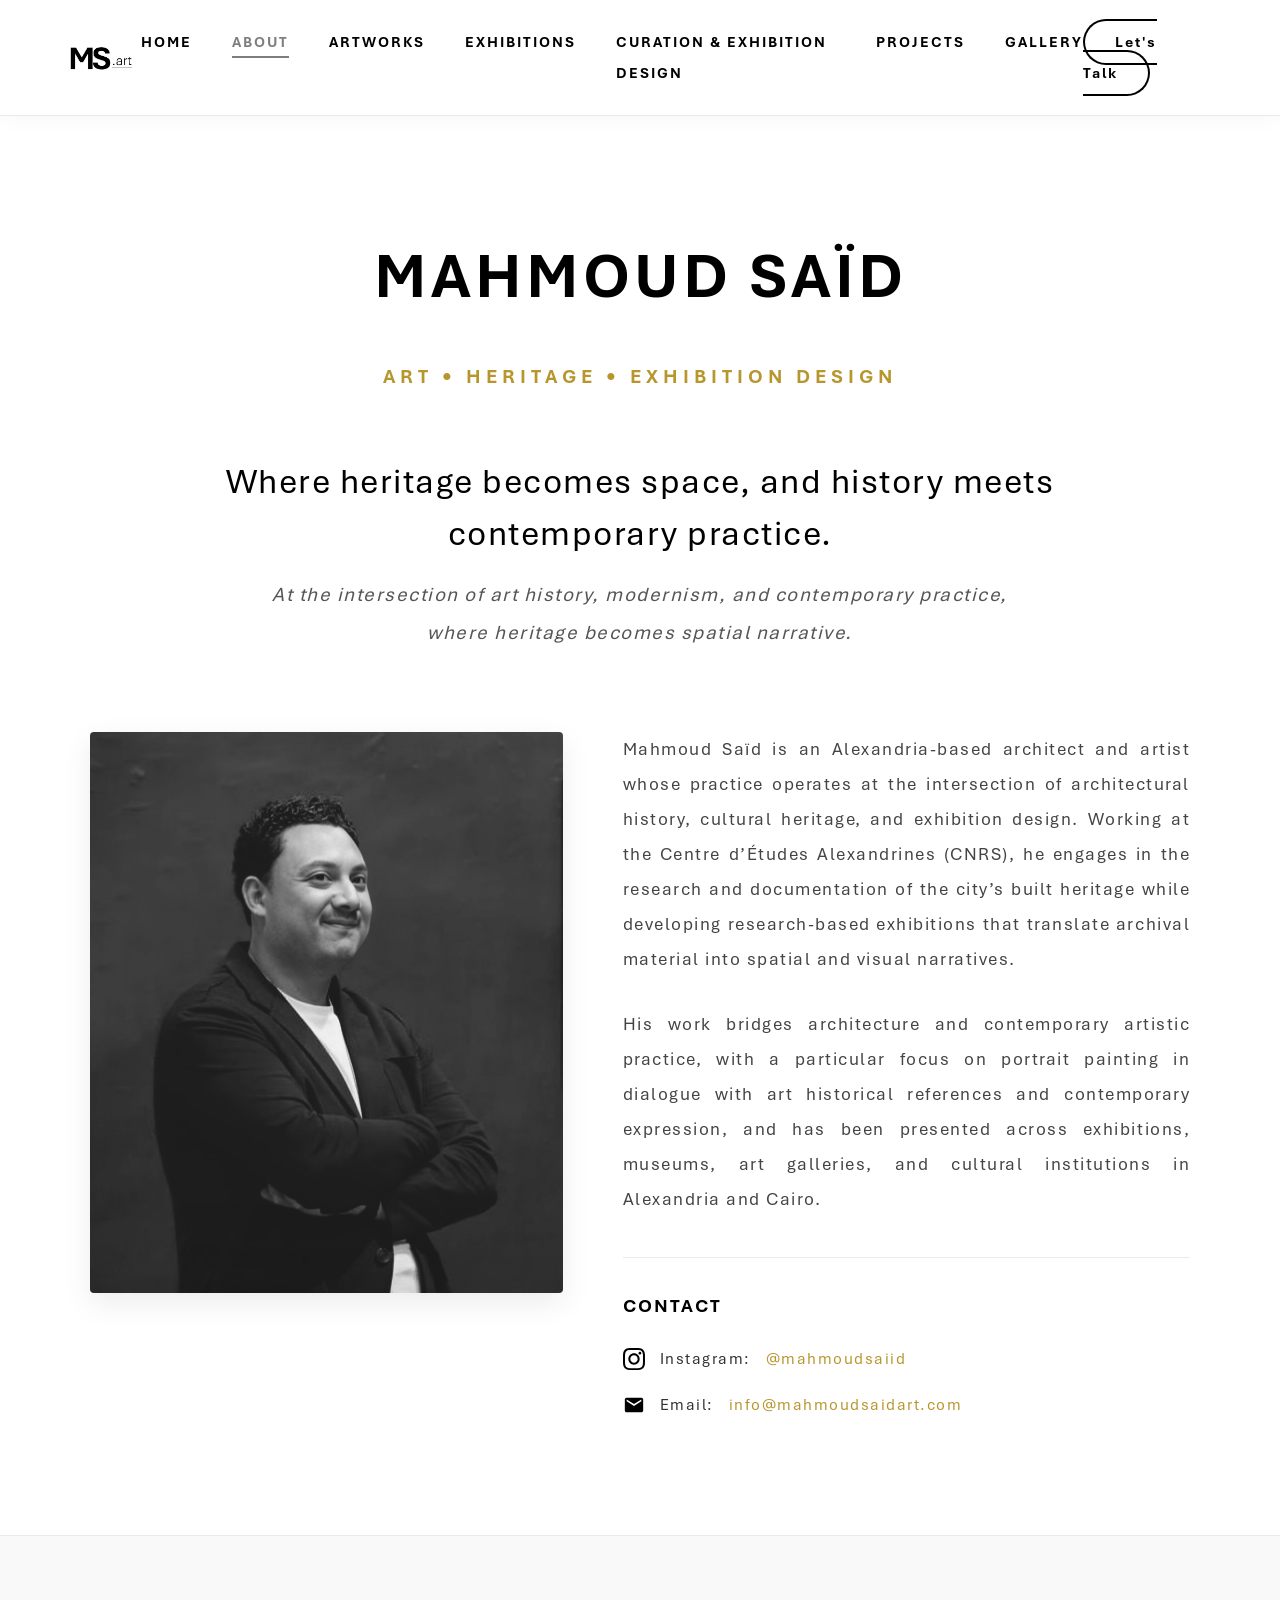
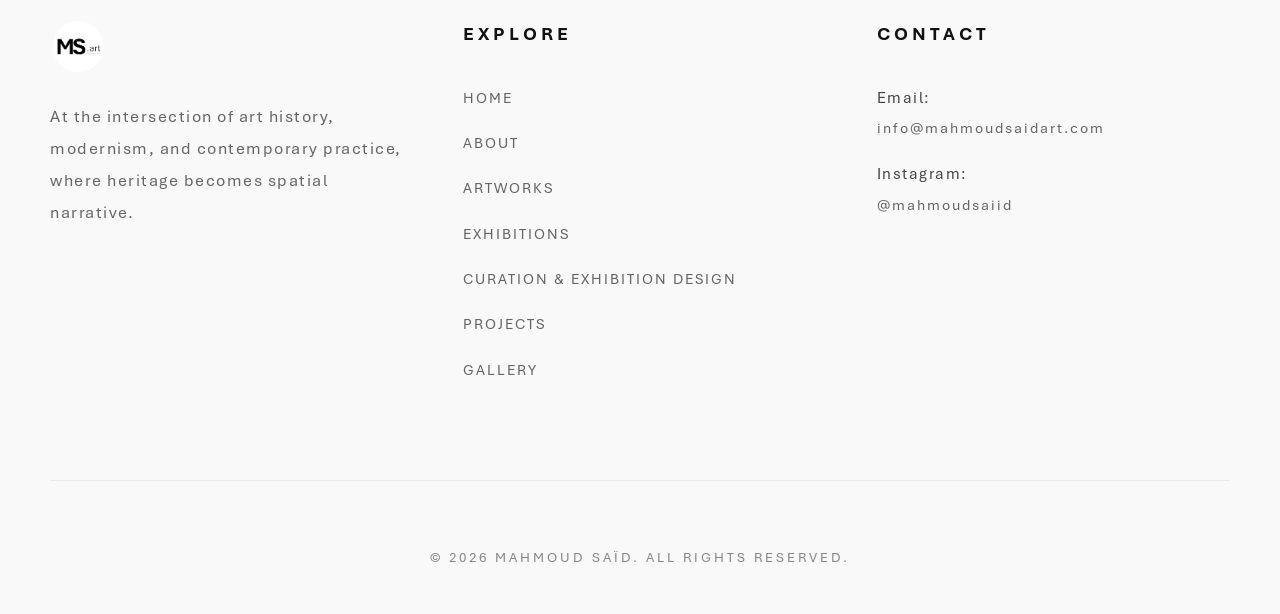
==== about.html @ f02c5bb7 "Initial commit" ====
<!DOCTYPE html>
<html lang="en">
<head>
    <meta charset="UTF-8">
    <meta name="viewport" content="width=device-width, initial-scale=1.0">
    <title>About | Mahmoud Saïd Art</title>
    
    <style>
        @font-face { font-family: 'Aptos'; src: url('assets/Aptos.ttf') format('truetype'); font-weight: normal; }
        @font-face { font-family: 'Aptos'; src: url('assets/Aptos-Bold.ttf') format('truetype'); font-weight: bold; }

        body { margin: 0; padding: 0; background-color: #ffffff; color: #333333; font-family: 'Aptos', sans-serif; letter-spacing: 1.5px; line-height: 1.9; }

        .main-header { position: sticky; top: 0; width: 100%; display: flex; justify-content: space-between; align-items: center; padding: 15px 60px; box-sizing: border-box; z-index: 1000; background-color: #ffffff; border-bottom: 1px solid #eaeaea; box-shadow: 0 4px 20px rgba(0,0,0,0.03); }
        .logo img { max-height: 85px; width: auto; display: block; transition: transform 0.3s ease; }
        .logo img:hover { transform: scale(1.02); }
        .main-nav ul { list-style: none; display: flex; gap: 40px; margin: 0; padding: 0; }
        .main-nav a { color: #000000; text-decoration: none; font-size: 0.95rem; font-weight: bold; text-transform: uppercase; letter-spacing: 2px; transition: opacity 0.3s ease; }
        .main-nav a:hover, .main-nav a.active { opacity: 0.5; border-bottom: 2px solid #000000; padding-bottom: 5px; }
        .btn-talk { border: 2px solid #000000; padding: 12px 30px; border-radius: 40px; color: #000000; text-decoration: none; font-size: 0.95rem; font-weight: bold; letter-spacing: 2px; transition: all 0.3s ease; }
        .btn-talk:hover { background-color: #000000; color: #ffffff; }

        /* Page specific styling */
        .about-container { max-width: 1100px; margin: 100px auto; padding: 0 20px; }
        .about-header { text-align: center; margin-bottom: 60px; }
        .about-title { color: #000000; font-size: 4rem; font-weight: bold; margin: 0 0 10px 0; letter-spacing: 4px; text-transform: uppercase; }
        .about-subtitle { font-size: 1.25rem; text-transform: uppercase; letter-spacing: 5px; color: #b8962e; font-weight: bold; }
        .about-quotes { text-align: center; margin-bottom: 80px; padding: 0 20px; }
        .about-quotes h2 { font-size: 2.2rem; font-weight: normal; margin-bottom: 15px; line-height: 1.5; color: #000000; letter-spacing: 1.5px; }
        .about-quotes p { font-size: 1.25rem; color: #555555; max-width: 800px; margin: 0 auto; font-style: italic; }
        .about-content-wrapper { display: flex; align-items: flex-start; gap: 60px; }
        .about-image { flex: 1; }
        .about-image img { width: 100%; height: auto; display: block; border-radius: 4px; box-shadow: 0 10px 30px rgba(0,0,0,0.08); transition: transform 0.5s ease;}
        .about-image img:hover { transform: translateY(-10px); }
        .about-text-block { flex: 1.2; }
        .about-text-block p { color: #444444; font-size: 1.15rem; margin-top: 0; margin-bottom: 30px; text-align: justify; }

        .about-contact { margin-top: 40px; padding-top: 30px; border-top: 1px solid #eaeaea; }
        .about-contact h4 { color: #000000; margin: 0 0 20px 0; font-size: 1.2rem; text-transform: uppercase; letter-spacing: 2px; }
        .about-contact ul { list-style: none; padding: 0; margin: 0; }
        .about-contact li { display: flex; align-items: center; gap: 15px; margin-bottom: 15px; color: #333333; font-size: 1rem; }
        .about-contact a { color: #b8962e; text-decoration: none; transition: color 0.3s ease; }
        .about-contact a:hover { color: #000000; }
        .icon-svg { width: 22px; height: 22px; fill: #000000; }

        /* Footer */
        .main-footer { background-color: #f9f9f9; padding: 80px 50px 30px; border-top: 1px solid #eaeaea; color: #444; margin-top: 80px; }
        .footer-container { max-width: 1300px; margin: 0 auto; display: flex; flex-wrap: wrap; gap: 60px; justify-content: space-between; }
        .footer-col { flex: 1; min-width: 250px; }
        .footer-logo { max-height: 60px; margin-bottom: 25px; display: block; }
        .footer-col h4 { font-size: 1.2rem; text-transform: uppercase; letter-spacing: 4px; margin: 0 0 30px 0; color: #111; }
        .footer-col ul { list-style: none; padding: 0; margin: 0; }
        .footer-col ul li { margin-bottom: 15px; }
        .footer-col ul a, .footer-col p a { color: #666; text-decoration: none; text-transform: uppercase; font-size: 0.95rem; letter-spacing: 2px; transition: color 0.3s ease; }
        .footer-col ul a:hover, .footer-col p a:hover { color: #b8962e; }
        .footer-bottom { text-align: center; padding-top: 50px; margin-top: 80px; border-top: 1px solid #eaeaea; font-size: 0.85rem; letter-spacing: 3px; text-transform: uppercase; color: #888; }
    </style>
</head>
<body>

    <header class="main-header">
        <div class="logo">
            <a href="index.html"><img src="assets/Logo.png" alt="Mahmoud Saïd Logo"></a>
        </div>
        <nav class="main-nav">
            <ul>
                <li><a href="index.html">HOME</a></li>
                <li><a href="about.html" class="active">ABOUT</a></li>
                <li><a href="artworks.html">ARTWORKS</a></li>
                <li><a href="exhibitions.html">EXHIBITIONS</a></li>
                <li><a href="curation.html">CURATION & EXHIBITION DESIGN</a></li>
                <li><a href="projects.html">PROJECTS</a></li>
                <li><a href="gallery.html">GALLERY</a></li>
            </ul>
        </nav>
        <div class="header-action">
            <a href="contact.html" class="btn-talk">Let's Talk</a>
        </div>
    </header>

    <main class="about-container">
        <div class="about-header">
            <h1 class="about-title">MAHMOUD SAÏD</h1>
            <h3 class="about-subtitle">Art &bull; Heritage &bull; Exhibition Design</h3>
        </div>

        <div class="about-quotes">
            <h2>Where heritage becomes space, and history meets contemporary practice.</h2>
            <p>At the intersection of art history, modernism, and contemporary practice, where heritage becomes spatial narrative.</p>
        </div>

        <div class="about-content-wrapper">
            <div class="about-image">
                <img src="assets/about-placeholder.png" alt="Mahmoud Saïd Portrait">
            </div>
            
            <div class="about-text-block">
                <p>Mahmoud Saïd is an Alexandria-based architect and artist whose practice operates at the intersection of architectural history, cultural heritage, and exhibition design. Working at the Centre d’Études Alexandrines (CNRS), he engages in the research and documentation of the city’s built heritage while developing research-based exhibitions that translate archival material into spatial and visual narratives.</p>
                <p>His work bridges architecture and contemporary artistic practice, with a particular focus on portrait painting in dialogue with art historical references and contemporary expression, and has been presented across exhibitions, museums, art galleries, and cultural institutions in Alexandria and Cairo.</p>
                
                <div class="about-contact">
                    <h4>Contact</h4>
                    <ul>
                        <li>
                            <svg class="icon-svg" viewBox="0 0 24 24" xmlns="http://www.w3.org/2000/svg"><path d="M12 2.163c3.204 0 3.584.012 4.85.067 3.282.148 4.746 1.77 4.894 5.048.055 1.266.067 1.646.067 4.85s-.012 3.584-.067 4.85c-.148 3.278-1.612 4.9-4.894 5.048-1.266.055-1.646.067-4.85.067s-3.584-.012-4.85-.067c-3.282-.148-4.746-1.77-4.894-5.048-.055-1.266-.067-1.646-.067-4.85s.012-3.584.067-4.85c.148-3.278 1.612-4.9 4.894-5.048 1.266-.055 1.646-.067 4.85-.067zm0-2.163c-3.259 0-3.667.014-4.947.072-4.358.2-6.78 2.618-6.98 6.98-.059 1.281-.073 1.689-.073 4.948s.014 3.667.072 4.947c.2 4.358 2.618 6.78 6.98 6.98 1.281.058 1.689.072 4.948.072s3.667-.014 4.947-.072c4.358-.2 6.78-2.618 6.98-6.98.058-1.281.072-1.689.072-4.947s-.014-3.667-.072-4.947c-.2-4.358-2.618-6.78-6.98-6.98-1.281-.058-1.689-.072-4.948-.072z"/><path d="M12 5.838c-3.403 0-6.162 2.759-6.162 6.162s2.759 6.163 6.162 6.163 6.162-2.759 6.162-6.163c0-3.403-2.759-6.162-6.162-6.162zm0 10.162c-2.209 0-4-1.79-4-4s1.791-4 4-4 4 1.79 4 4-1.791 4-4 4z"/><circle cx="18.406" cy="5.595" r="1.44"/></svg>
                            Instagram: <a href="https://instagram.com/mahmoudsaiid" target="_blank">@mahmoudsaiid</a>
                        </li>
                        <li>
                            <svg class="icon-svg" viewBox="0 0 24 24" xmlns="http://www.w3.org/2000/svg"><path d="M20 4H4c-1.1 0-1.99.9-1.99 2L2 18c0 1.1.9 2 2 2h16c1.1 0 2-.9 2-2V6c0-1.1-.9-2-2-2zm0 4l-8 5-8-5V6l8 5 8-5v2z"/></svg>
                            Email: <a href="mailto:info@mahmoudsaidart.com">info@mahmoudsaidart.com</a> 
                        </li>
                    </ul>
                </div>
            </div>
        </div>
    </main>

    <footer class="main-footer">
        <div class="footer-container">
            <div class="footer-col about-col">
                <img src="assets/Logo.png" alt="Mahmoud Saïd Logo" class="footer-logo">
                <p style="font-size: 1.05rem; color: #666; margin-top: 15px;">At the intersection of art history, modernism, and contemporary practice, where heritage becomes spatial narrative.</p>
            </div>
            <div class="footer-col links-col">
                <h4>Explore</h4>
                <ul>
                    <li><a href="index.html">Home</a></li>
                    <li><a href="about.html">About</a></li>
                    <li><a href="artworks.html">Artworks</a></li>
                    <li><a href="exhibitions.html">Exhibitions</a></li>
                    <li><a href="curation.html">Curation & Exhibition Design</a></li>
                    <li><a href="projects.html">Projects</a></li>
                    <li><a href="gallery.html">Gallery</a></li>
                </ul>
            </div>
            <div class="footer-col contact-col">
                <h4>Contact</h4>
                <p>Email: <br><a href="mailto:info@mahmoudsaidart.com" style="text-transform: lowercase;">info@mahmoudsaidart.com</a></p>
                <p style="margin-top: 15px;">Instagram: <br><a href="https://instagram.com/mahmoudsaiid" target="_blank" style="text-transform: lowercase;">@mahmoudsaiid</a></p>
            </div>
        </div>
        <div class="footer-bottom">
            <p>&copy; 2026 Mahmoud Saïd. All Rights Reserved.</p>
        </div>
    </footer>
</body>
</html>
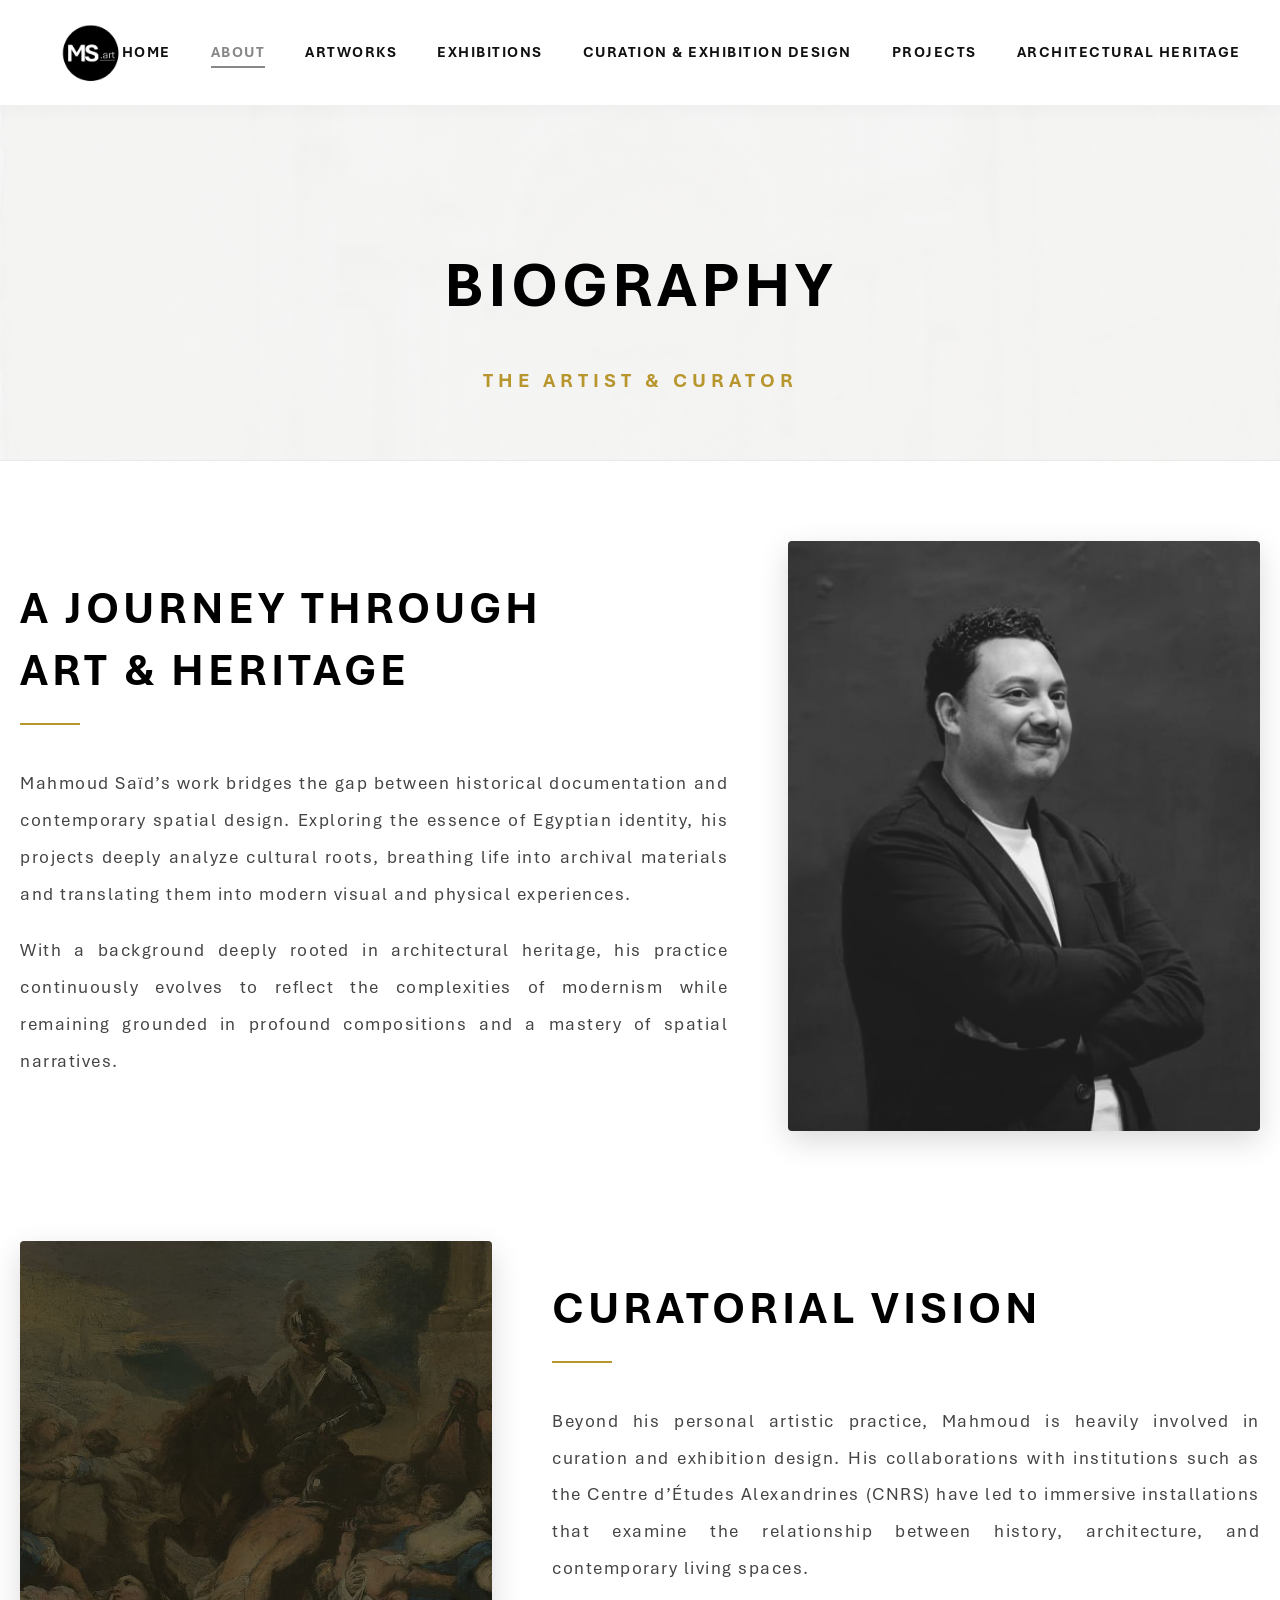
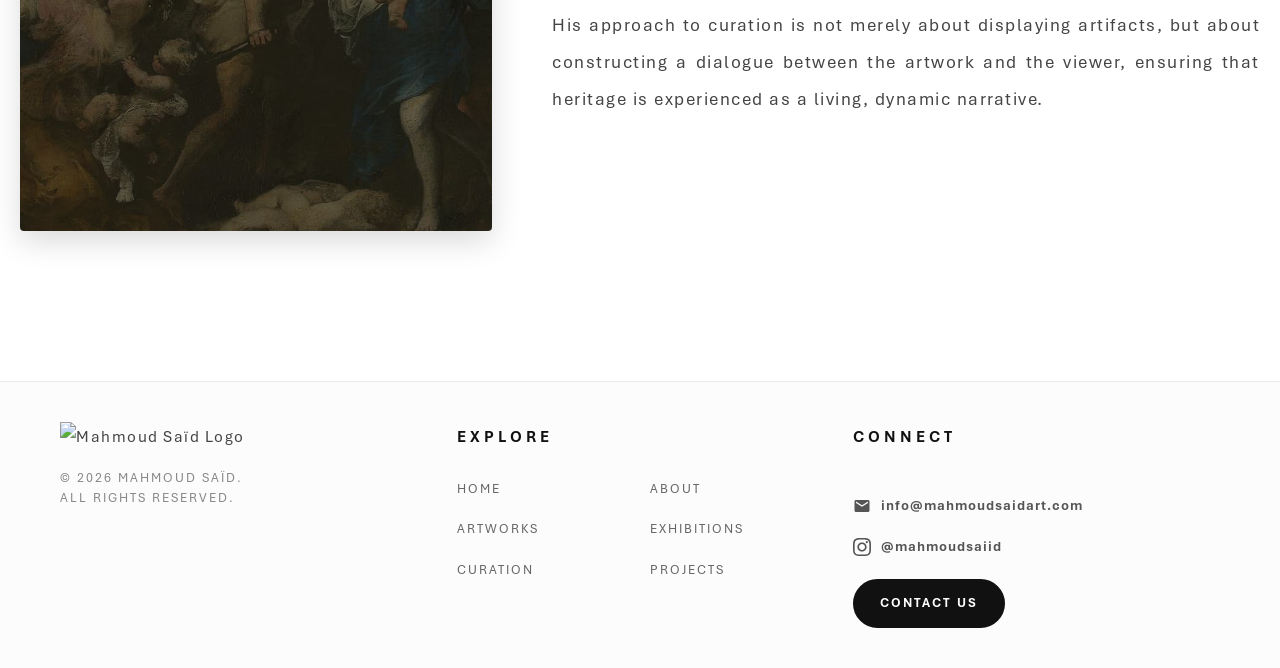
==== commit 0b055c55: "edit5" ====
--- a/about.html
+++ b/about.html
@@ -6,121 +6,190 @@
     <title>About | Mahmoud Saïd Art</title>
     
     <style>
+        /* --- Fonts --- */
         @font-face { font-family: 'Aptos'; src: url('assets/Aptos.ttf') format('truetype'); font-weight: normal; }
         @font-face { font-family: 'Aptos'; src: url('assets/Aptos-Bold.ttf') format('truetype'); font-weight: bold; }
 
-        body { margin: 0; padding: 0; background-color: #ffffff; color: #333333; font-family: 'Aptos', sans-serif; letter-spacing: 1.5px; line-height: 1.9; }
-
-        .main-header { position: sticky; top: 0; width: 100%; display: flex; justify-content: space-between; align-items: center; padding: 15px 60px; box-sizing: border-box; z-index: 1000; background-color: #ffffff; border-bottom: 1px solid #eaeaea; box-shadow: 0 4px 20px rgba(0,0,0,0.03); }
-        .logo img { max-height: 85px; width: auto; display: block; transition: transform 0.3s ease; }
+        /* --- Base --- */
+        body { margin: 0; padding: 0; background-color: #ffffff; color: #111111; font-family: 'Aptos', sans-serif; overflow-x: hidden; letter-spacing: 1.5px; line-height: 1.9; }
+
+        /* --- Scroll Animations --- */
+        .reveal { opacity: 0; transform: translateY(40px); transition: all 1s ease-out; }
+        .reveal.active { opacity: 1; transform: translateY(0); }
+
+        /* --- Header (Default/Floating for Home) --- */
+        .main-header { position: absolute; top: 0; width: 100%; display: flex; justify-content: space-between; align-items: center; padding: 40px 60px; box-sizing: border-box; z-index: 1000; background-color: transparent; }
+        .logo { flex: 1; display: flex; align-items: center; }
+        .logo img { max-height: 65px; width: auto; display: block; transition: transform 0.3s ease; }
         .logo img:hover { transform: scale(1.02); }
+        .header-spacer { flex: 1; }
+        .main-nav { flex: 4; display: flex; justify-content: center; }
         .main-nav ul { list-style: none; display: flex; gap: 40px; margin: 0; padding: 0; }
-        .main-nav a { color: #000000; text-decoration: none; font-size: 0.95rem; font-weight: bold; text-transform: uppercase; letter-spacing: 2px; transition: opacity 0.3s ease; }
-        .main-nav a:hover, .main-nav a.active { opacity: 0.5; border-bottom: 2px solid #000000; padding-bottom: 5px; }
-        .btn-talk { border: 2px solid #000000; padding: 12px 30px; border-radius: 40px; color: #000000; text-decoration: none; font-size: 0.95rem; font-weight: bold; letter-spacing: 2px; transition: all 0.3s ease; }
-        .btn-talk:hover { background-color: #000000; color: #ffffff; }
-
-        /* Page specific styling */
-        .about-container { max-width: 1100px; margin: 100px auto; padding: 0 20px; }
-        .about-header { text-align: center; margin-bottom: 60px; }
-        .about-title { color: #000000; font-size: 4rem; font-weight: bold; margin: 0 0 10px 0; letter-spacing: 4px; text-transform: uppercase; }
-        .about-subtitle { font-size: 1.25rem; text-transform: uppercase; letter-spacing: 5px; color: #b8962e; font-weight: bold; }
-        .about-quotes { text-align: center; margin-bottom: 80px; padding: 0 20px; }
-        .about-quotes h2 { font-size: 2.2rem; font-weight: normal; margin-bottom: 15px; line-height: 1.5; color: #000000; letter-spacing: 1.5px; }
-        .about-quotes p { font-size: 1.25rem; color: #555555; max-width: 800px; margin: 0 auto; font-style: italic; }
-        .about-content-wrapper { display: flex; align-items: flex-start; gap: 60px; }
-        .about-image { flex: 1; }
-        .about-image img { width: 100%; height: auto; display: block; border-radius: 4px; box-shadow: 0 10px 30px rgba(0,0,0,0.08); transition: transform 0.5s ease;}
-        .about-image img:hover { transform: translateY(-10px); }
+    .main-nav a { color: #ffffff; text-decoration: none; font-size: 0.95rem; font-weight: bold; text-transform: uppercase; letter-spacing: 1.5px; transition: opacity 0.3s ease; white-space: nowrap; text-shadow: 1px 1px 3px rgba(0,0,0,0.3); }
+        .main-nav a:hover, .main-nav a.active { opacity: 0.7; border-bottom: 2px solid #ffffff; padding-bottom: 5px; }
+        
+        .menu-toggle { display: none; flex-direction: column; cursor: pointer; gap: 6px; z-index: 2001; }
+        .menu-toggle span { width: 30px; height: 2px; background-color: #fff; transition: 0.3s; }
+
+        /* --- Header (Solid for Inner Pages like About/Artworks) --- */
+        .main-header.solid-nav { position: sticky; top: 0; background-color: #ffffff; box-shadow: 0 4px 20px rgba(0,0,0,0.03); padding: 20px 60px; }
+        .main-header.solid-nav .main-nav a { color: #111111; text-shadow: none; }
+        .main-header.solid-nav .main-nav a:hover, .main-header.solid-nav .main-nav a.active { border-bottom: 2px solid #111111; opacity: 0.5; }
+        .main-header.solid-nav .menu-toggle span { background-color: #111111; }
+
+        /* --- Page Header (About Page) --- */
+        .page-header { text-align: center; padding: 120px 20px 60px; background: linear-gradient(rgba(245,245,245,0.9), rgba(245,245,245,0.9)), url('assets/photo4.jpg') center/cover; border-bottom: 1px solid #eaeaea; }
+        .page-title { font-size: 4rem; text-transform: uppercase; letter-spacing: 4px; margin: 0 0 15px 0; color: #000000; }
+        .page-subtitle { color: #b8962e; font-size: 1.25rem; letter-spacing: 5px; text-transform: uppercase; font-weight: bold; }
+
+        /* --- General Layout --- */
+        .container { max-width: 1300px; margin: 0 auto; padding: 80px 20px; }
+        .section-title { color: #000000; font-size: 2.8rem; text-transform: uppercase; letter-spacing: 4px; margin-bottom: 20px; font-weight: bold; line-height: 1.4; }
+        .section-divider { width: 60px; height: 2px; background-color: #b8962e; margin-bottom: 40px; }
+
+        /* --- About Content --- */
+        .about-full-content { display: flex; flex-direction: column; gap: 60px; }
+        .about-block { display: flex; align-items: flex-start; gap: 60px; }
+        .about-block.reverse { flex-direction: row-reverse; }
         .about-text-block { flex: 1.2; }
-        .about-text-block p { color: #444444; font-size: 1.15rem; margin-top: 0; margin-bottom: 30px; text-align: justify; }
-
-        .about-contact { margin-top: 40px; padding-top: 30px; border-top: 1px solid #eaeaea; }
-        .about-contact h4 { color: #000000; margin: 0 0 20px 0; font-size: 1.2rem; text-transform: uppercase; letter-spacing: 2px; }
-        .about-contact ul { list-style: none; padding: 0; margin: 0; }
-        .about-contact li { display: flex; align-items: center; gap: 15px; margin-bottom: 15px; color: #333333; font-size: 1rem; }
-        .about-contact a { color: #b8962e; text-decoration: none; transition: color 0.3s ease; }
-        .about-contact a:hover { color: #000000; }
-        .icon-svg { width: 22px; height: 22px; fill: #000000; }
-
-        /* Footer */
-        .main-footer { background-color: #f9f9f9; padding: 80px 50px 30px; border-top: 1px solid #eaeaea; color: #444; margin-top: 80px; }
-        .footer-container { max-width: 1300px; margin: 0 auto; display: flex; flex-wrap: wrap; gap: 60px; justify-content: space-between; }
-        .footer-col { flex: 1; min-width: 250px; }
-        .footer-logo { max-height: 60px; margin-bottom: 25px; display: block; }
-        .footer-col h4 { font-size: 1.2rem; text-transform: uppercase; letter-spacing: 4px; margin: 0 0 30px 0; color: #111; }
-        .footer-col ul { list-style: none; padding: 0; margin: 0; }
-        .footer-col ul li { margin-bottom: 15px; }
-        .footer-col ul a, .footer-col p a { color: #666; text-decoration: none; text-transform: uppercase; font-size: 0.95rem; letter-spacing: 2px; transition: color 0.3s ease; }
-        .footer-col ul a:hover, .footer-col p a:hover { color: #b8962e; }
-        .footer-bottom { text-align: center; padding-top: 50px; margin-top: 80px; border-top: 1px solid #eaeaea; font-size: 0.85rem; letter-spacing: 3px; text-transform: uppercase; color: #888; }
+        .about-text-block p { color: #444444; font-size: 1.15rem; line-height: 2; margin-bottom: 20px; text-align: justify; }
+        .about-image-block { flex: 0.8; }
+        .about-image-block img { width: 100%; object-fit: cover; border-radius: 4px; box-shadow: 0 10px 30px rgba(0,0,0,0.15); aspect-ratio: 4/5; }
+
+        /* --- Slim Footer --- */
+        .main-footer { background-color: #fcfcfc; padding: 40px 60px; border-top: 1px solid #eaeaea; color: #444; margin-top: 60px; }
+        .footer-container { max-width: 1300px; margin: 0 auto; display: flex; flex-wrap: wrap; justify-content: space-between; align-items: flex-start; gap: 30px; }
+        
+        .footer-col { flex: 1; min-width: 200px; }
+        .about-col { display: flex; flex-direction: column; gap: 15px; }
+        .footer-logo { max-height: 70px; display: block; width: fit-content; }
+        .footer-copyright { font-size: 0.8rem; color: #888; letter-spacing: 2px; text-transform: uppercase; line-height: 1.6; }
+        
+        .footer-col h4 { font-size: 1rem; text-transform: uppercase; letter-spacing: 4px; margin: 0 0 20px 0; color: #111; }
+        
+        .links-col ul { list-style: none; padding: 0; margin: 0; display: grid; grid-template-columns: 1fr 1fr; gap: 10px 20px; }
+        .links-col ul a { color: #666; text-decoration: none; text-transform: uppercase; font-size: 0.8rem; letter-spacing: 2px; transition: color 0.3s ease; }
+        .links-col ul a:hover { color: #b8962e; }
+        
+        .contact-col { display: flex; flex-direction: column; gap: 20px; align-items: flex-start; }
+        .social-links-vertical { display: flex; flex-direction: column; gap: 15px; }
+        .social-links-vertical a { color: #555; text-decoration: none; transition: color 0.3s; display: flex; align-items: center; gap: 10px; font-size: 0.85rem; font-weight: bold; letter-spacing: 1px; }
+        .social-links-vertical a:hover { color: #b8962e; }
+        .social-links-vertical svg { width: 18px; height: 18px; fill: currentColor; }
+        
+        .btn-contact { background-color: #111; color: #fff; padding: 10px 25px; border-radius: 40px; text-decoration: none; font-size: 0.8rem; font-weight: bold; text-transform: uppercase; letter-spacing: 2px; transition: background 0.3s; border: 2px solid #111; display: inline-block; }
+        .btn-contact:hover { background-color: #b8962e; border-color: #b8962e; color: #fff; }
+
+        /* --- Mobile Optimization --- */
+        @media (max-width: 992px) {
+            .main-header, .main-header.solid-nav { padding: 20px 25px; background-color: #ffffff !important; position: fixed; box-shadow: 0 4px 20px rgba(0,0,0,0.05); }
+            .logo img { max-height: 50px; }
+            .header-spacer { display: none; }
+            .menu-toggle { display: flex; }
+            .menu-toggle span, .main-header.solid-nav .menu-toggle span { background-color: #000; }
+            
+            .main-nav { position: fixed; top: 0; right: -100%; width: 280px; height: 100vh; background-color: #111111; display: flex; flex-direction: column; align-items: center; justify-content: center; transition: right 0.4s ease; z-index: 2000; box-shadow: -5px 0 15px rgba(0,0,0,0.5); }
+            .main-nav.active { right: 0; }
+            .main-nav ul { flex-direction: column; gap: 30px; text-align: center; }
+            .main-nav a, .main-header.solid-nav .main-nav a { font-size: 1.1rem; letter-spacing: 3px; color: #fff; text-shadow: none; white-space: normal; }
+            
+            .menu-toggle.active span:nth-child(1) { transform: rotate(45deg) translate(5px, 6px); background-color: #fff; z-index: 2002; position: relative;}
+            .menu-toggle.active span:nth-child(2) { opacity: 0; }
+            .menu-toggle.active span:nth-child(3) { transform: rotate(-45deg) translate(5px, -6px); background-color: #fff; z-index: 2002; position: relative;}
+
+            .page-header { padding: 120px 20px 50px; }
+            .page-title { font-size: 2.8rem; }
+            
+            .about-full-content { gap: 40px; }
+            .about-block, .about-block.reverse { flex-direction: column; gap: 30px; }
+            .about-image-block img { aspect-ratio: 1/1; }
+
+            .footer-container { flex-direction: column; text-align: center; align-items: center; gap: 40px; }
+            .about-col { align-items: center; }
+            .links-col ul { grid-template-columns: 1fr; text-align: center; }
+            .contact-col { align-items: center; }
+            .social-links-vertical { align-items: center; }
+            .main-footer { padding: 40px 20px; }
+        }
     </style>
 </head>
 <body>
 
-    <header class="main-header">
+    <!-- Header - Notice the 'solid-nav' class which fixes the colors for inner pages -->
+    <header class="main-header solid-nav">
         <div class="logo">
-            <a href="index.html"><img src="assets/Logo.png" alt="Mahmoud Saïd Logo"></a>
-        </div>
+            <a href="index.html"><img src="assets/Logo2.png" alt="Mahmoud Saïd Logo"></a>
+        </div>
+        
+        <div class="menu-toggle" id="mobileMenuToggle">
+            <span></span>
+            <span></span>
+            <span></span>
+        </div>
+
         <nav class="main-nav">
             <ul>
                 <li><a href="index.html">HOME</a></li>
+                <!-- Navbar Active class moved to ABOUT -->
                 <li><a href="about.html" class="active">ABOUT</a></li>
                 <li><a href="artworks.html">ARTWORKS</a></li>
                 <li><a href="exhibitions.html">EXHIBITIONS</a></li>
                 <li><a href="curation.html">CURATION & EXHIBITION DESIGN</a></li>
                 <li><a href="projects.html">PROJECTS</a></li>
-                <li><a href="gallery.html">GALLERY</a></li>
+                <li><a href="heritage.html">ARCHITECTURAL HERITAGE</a></li>
             </ul>
         </nav>
-        <div class="header-action">
-            <a href="contact.html" class="btn-talk">Let's Talk</a>
-        </div>
+        <div class="header-spacer"></div>
     </header>
 
-    <main class="about-container">
-        <div class="about-header">
-            <h1 class="about-title">MAHMOUD SAÏD</h1>
-            <h3 class="about-subtitle">Art &bull; Heritage &bull; Exhibition Design</h3>
-        </div>
-
-        <div class="about-quotes">
-            <h2>Where heritage becomes space, and history meets contemporary practice.</h2>
-            <p>At the intersection of art history, modernism, and contemporary practice, where heritage becomes spatial narrative.</p>
-        </div>
-
-        <div class="about-content-wrapper">
-            <div class="about-image">
-                <img src="assets/about-placeholder.png" alt="Mahmoud Saïd Portrait">
-            </div>
-            
-            <div class="about-text-block">
-                <p>Mahmoud Saïd is an Alexandria-based architect and artist whose practice operates at the intersection of architectural history, cultural heritage, and exhibition design. Working at the Centre d’Études Alexandrines (CNRS), he engages in the research and documentation of the city’s built heritage while developing research-based exhibitions that translate archival material into spatial and visual narratives.</p>
-                <p>His work bridges architecture and contemporary artistic practice, with a particular focus on portrait painting in dialogue with art historical references and contemporary expression, and has been presented across exhibitions, museums, art galleries, and cultural institutions in Alexandria and Cairo.</p>
-                
-                <div class="about-contact">
-                    <h4>Contact</h4>
-                    <ul>
-                        <li>
-                            <svg class="icon-svg" viewBox="0 0 24 24" xmlns="http://www.w3.org/2000/svg"><path d="M12 2.163c3.204 0 3.584.012 4.85.067 3.282.148 4.746 1.77 4.894 5.048.055 1.266.067 1.646.067 4.85s-.012 3.584-.067 4.85c-.148 3.278-1.612 4.9-4.894 5.048-1.266.055-1.646.067-4.85.067s-3.584-.012-4.85-.067c-3.282-.148-4.746-1.77-4.894-5.048-.055-1.266-.067-1.646-.067-4.85s.012-3.584.067-4.85c.148-3.278 1.612-4.9 4.894-5.048 1.266-.055 1.646-.067 4.85-.067zm0-2.163c-3.259 0-3.667.014-4.947.072-4.358.2-6.78 2.618-6.98 6.98-.059 1.281-.073 1.689-.073 4.948s.014 3.667.072 4.947c.2 4.358 2.618 6.78 6.98 6.98 1.281.058 1.689.072 4.948.072s3.667-.014 4.947-.072c4.358-.2 6.78-2.618 6.98-6.98.058-1.281.072-1.689.072-4.947s-.014-3.667-.072-4.947c-.2-4.358-2.618-6.78-6.98-6.98-1.281-.058-1.689-.072-4.948-.072z"/><path d="M12 5.838c-3.403 0-6.162 2.759-6.162 6.162s2.759 6.163 6.162 6.163 6.162-2.759 6.162-6.163c0-3.403-2.759-6.162-6.162-6.162zm0 10.162c-2.209 0-4-1.79-4-4s1.791-4 4-4 4 1.79 4 4-1.791 4-4 4z"/><circle cx="18.406" cy="5.595" r="1.44"/></svg>
-                            Instagram: <a href="https://instagram.com/mahmoudsaiid" target="_blank">@mahmoudsaiid</a>
-                        </li>
-                        <li>
-                            <svg class="icon-svg" viewBox="0 0 24 24" xmlns="http://www.w3.org/2000/svg"><path d="M20 4H4c-1.1 0-1.99.9-1.99 2L2 18c0 1.1.9 2 2 2h16c1.1 0 2-.9 2-2V6c0-1.1-.9-2-2-2zm0 4l-8 5-8-5V6l8 5 8-5v2z"/></svg>
-                            Email: <a href="mailto:info@mahmoudsaidart.com">info@mahmoudsaidart.com</a> 
-                        </li>
-                    </ul>
-                </div>
-            </div>
+    <div class="page-header reveal">
+        <h1 class="page-title">Biography</h1>
+        <div class="page-subtitle">The Artist & Curator</div>
+    </div>
+
+    <main class="container">
+        <div class="about-full-content">
+            
+            <!-- Block 1 -->
+            <div class="about-block reveal">
+                <div class="about-text-block">
+                    <h2 class="section-title">A Journey Through <br>Art & Heritage</h2>
+                    <div class="section-divider"></div>
+                    <p>Mahmoud Saïd’s work bridges the gap between historical documentation and contemporary spatial design. Exploring the essence of Egyptian identity, his projects deeply analyze cultural roots, breathing life into archival materials and translating them into modern visual and physical experiences.</p>
+                    <p>With a background deeply rooted in architectural heritage, his practice continuously evolves to reflect the complexities of modernism while remaining grounded in profound compositions and a mastery of spatial narratives.</p>
+                </div>
+                <div class="about-image-block">
+                    <!-- Sora hena mn 3ndak -->
+                    <img src="assets/about-placeholder.png" alt="Mahmoud Saïd">
+                </div>
+            </div>
+
+            <!-- Block 2 (Reversed for nice layout) -->
+            <div class="about-block reverse reveal" style="margin-top: 40px;">
+                <div class="about-text-block">
+                    <h2 class="section-title">Curatorial Vision</h2>
+                    <div class="section-divider"></div>
+                    <p>Beyond his personal artistic practice, Mahmoud is heavily involved in curation and exhibition design. His collaborations with institutions such as the Centre d’Études Alexandrines (CNRS) have led to immersive installations that examine the relationship between history, architecture, and contemporary living spaces.</p>
+                    <p>His approach to curation is not merely about displaying artifacts, but about constructing a dialogue between the artwork and the viewer, ensuring that heritage is experienced as a living, dynamic narrative.</p>
+                </div>
+                <div class="about-image-block">
+                    <!-- Sora tanya law 3ndak -->
+                    <img src="assets/photo1.jpg" alt="Curatorial Work">
+                </div>
+            </div>
+
         </div>
     </main>
 
+    <!-- Slim Footer with Explore -->
     <footer class="main-footer">
         <div class="footer-container">
+            
             <div class="footer-col about-col">
-                <img src="assets/Logo.png" alt="Mahmoud Saïd Logo" class="footer-logo">
-                <p style="font-size: 1.05rem; color: #666; margin-top: 15px;">At the intersection of art history, modernism, and contemporary practice, where heritage becomes spatial narrative.</p>
-            </div>
+                <img src="assets/logo2.png" alt="Mahmoud Saïd Logo" class="footer-logo">
+                <div class="footer-copyright">&copy; 2026 Mahmoud Saïd.<br>All Rights Reserved.</div>
+            </div>
+            
             <div class="footer-col links-col">
                 <h4>Explore</h4>
                 <ul>
@@ -128,20 +197,57 @@
                     <li><a href="about.html">About</a></li>
                     <li><a href="artworks.html">Artworks</a></li>
                     <li><a href="exhibitions.html">Exhibitions</a></li>
-                    <li><a href="curation.html">Curation & Exhibition Design</a></li>
+                    <li><a href="curation.html">Curation</a></li>
                     <li><a href="projects.html">Projects</a></li>
-                    <li><a href="gallery.html">Gallery</a></li>
                 </ul>
             </div>
+
             <div class="footer-col contact-col">
-                <h4>Contact</h4>
-                <p>Email: <br><a href="mailto:info@mahmoudsaidart.com" style="text-transform: lowercase;">info@mahmoudsaidart.com</a></p>
-                <p style="margin-top: 15px;">Instagram: <br><a href="https://instagram.com/mahmoudsaiid" target="_blank" style="text-transform: lowercase;">@mahmoudsaiid</a></p>
-            </div>
-        </div>
-        <div class="footer-bottom">
-            <p>&copy; 2026 Mahmoud Saïd. All Rights Reserved.</p>
+                <h4>Connect</h4>
+                <div class="social-links-vertical">
+                    <a href="mailto:info@mahmoudsaidart.com" aria-label="Email">
+                        <svg viewBox="0 0 24 24"><path d="M20 4H4c-1.1 0-1.99.9-1.99 2L2 18c0 1.1.9 2 2 2h16c1.1 0 2-.9 2-2V6c0-1.1-.9-2-2-2zm0 4l-8 5-8-5V6l8 5 8-5v2z"/></svg>
+                        info@mahmoudsaidart.com
+                    </a>
+                    <a href="https://instagram.com/mahmoudsaiid" target="_blank" aria-label="Instagram">
+                        <svg viewBox="0 0 24 24"><path d="M12 2.163c3.204 0 3.584.012 4.85.067 3.282.148 4.746 1.77 4.894 5.048.055 1.266.067 1.646.067 4.85s-.012 3.584-.067 4.85c-.148 3.278-1.612 4.9-4.894 5.048-1.266.055-1.646.067-4.85.067s-3.584-.012-4.85-.067c-3.282-.148-4.746-1.77-4.894-5.048-.055-1.266-.067-1.646-.067-4.85s.012-3.584.067-4.85c.148-3.278 1.612-4.9 4.894-5.048 1.266-.055 1.646-.067 4.85-.067zm0-2.163c-3.259 0-3.667.014-4.947.072-4.358.2-6.78 2.618-6.98 6.98-.059 1.281-.073 1.689-.073 4.948s.014 3.667.072 4.947c.2 4.358 2.618 6.78 6.98 6.98 1.281.058 1.689.072 4.948.072s3.667-.014 4.947-.072c4.358-.2 6.78-2.618 6.98-6.98.058-1.281.072-1.689.072-4.947s-.014-3.667-.072-4.947c-.2-4.358-2.618-6.78-6.98-6.98-1.281-.058-1.689-.072-4.948-.072z"/><path d="M12 5.838c-3.403 0-6.162 2.759-6.162 6.162s2.759 6.163 6.162 6.163 6.162-2.759 6.162-6.163c0-3.403-2.759-6.162-6.162-6.162zm0 10.162c-2.209 0-4-1.79-4-4s1.791-4 4-4 4 1.79 4 4-1.791 4-4 4z"/><circle cx="18.406" cy="5.595" r="1.44"/></svg>
+                        @mahmoudsaiid
+                    </a>
+                </div>
+                <a href="contact.html" class="btn-contact">Contact Us</a>
+            </div>
+
         </div>
     </footer>
+
+    <!-- Scripts -->
+    <script>
+        document.addEventListener("DOMContentLoaded", function() {
+            // Mobile Menu
+            const menuToggle = document.getElementById('mobileMenuToggle');
+            const mainNav = document.querySelector('.main-nav');
+            if(menuToggle) {
+                menuToggle.addEventListener('click', () => {
+                    menuToggle.classList.toggle('active');
+                    mainNav.classList.toggle('active');
+                });
+            }
+
+            // Scroll Animations
+            const reveals = document.querySelectorAll('.reveal');
+            const revealOnScroll = () => {
+                for (let i = 0; i < reveals.length; i++) {
+                    let windowHeight = window.innerHeight;
+                    let elementTop = reveals[i].getBoundingClientRect().top;
+                    let elementVisible = 100;
+                    if (elementTop < windowHeight - elementVisible) {
+                        reveals[i].classList.add('active');
+                    }
+                }
+            };
+            window.addEventListener('scroll', revealOnScroll);
+            revealOnScroll(); 
+        });
+    </script>
 </body>
 </html>
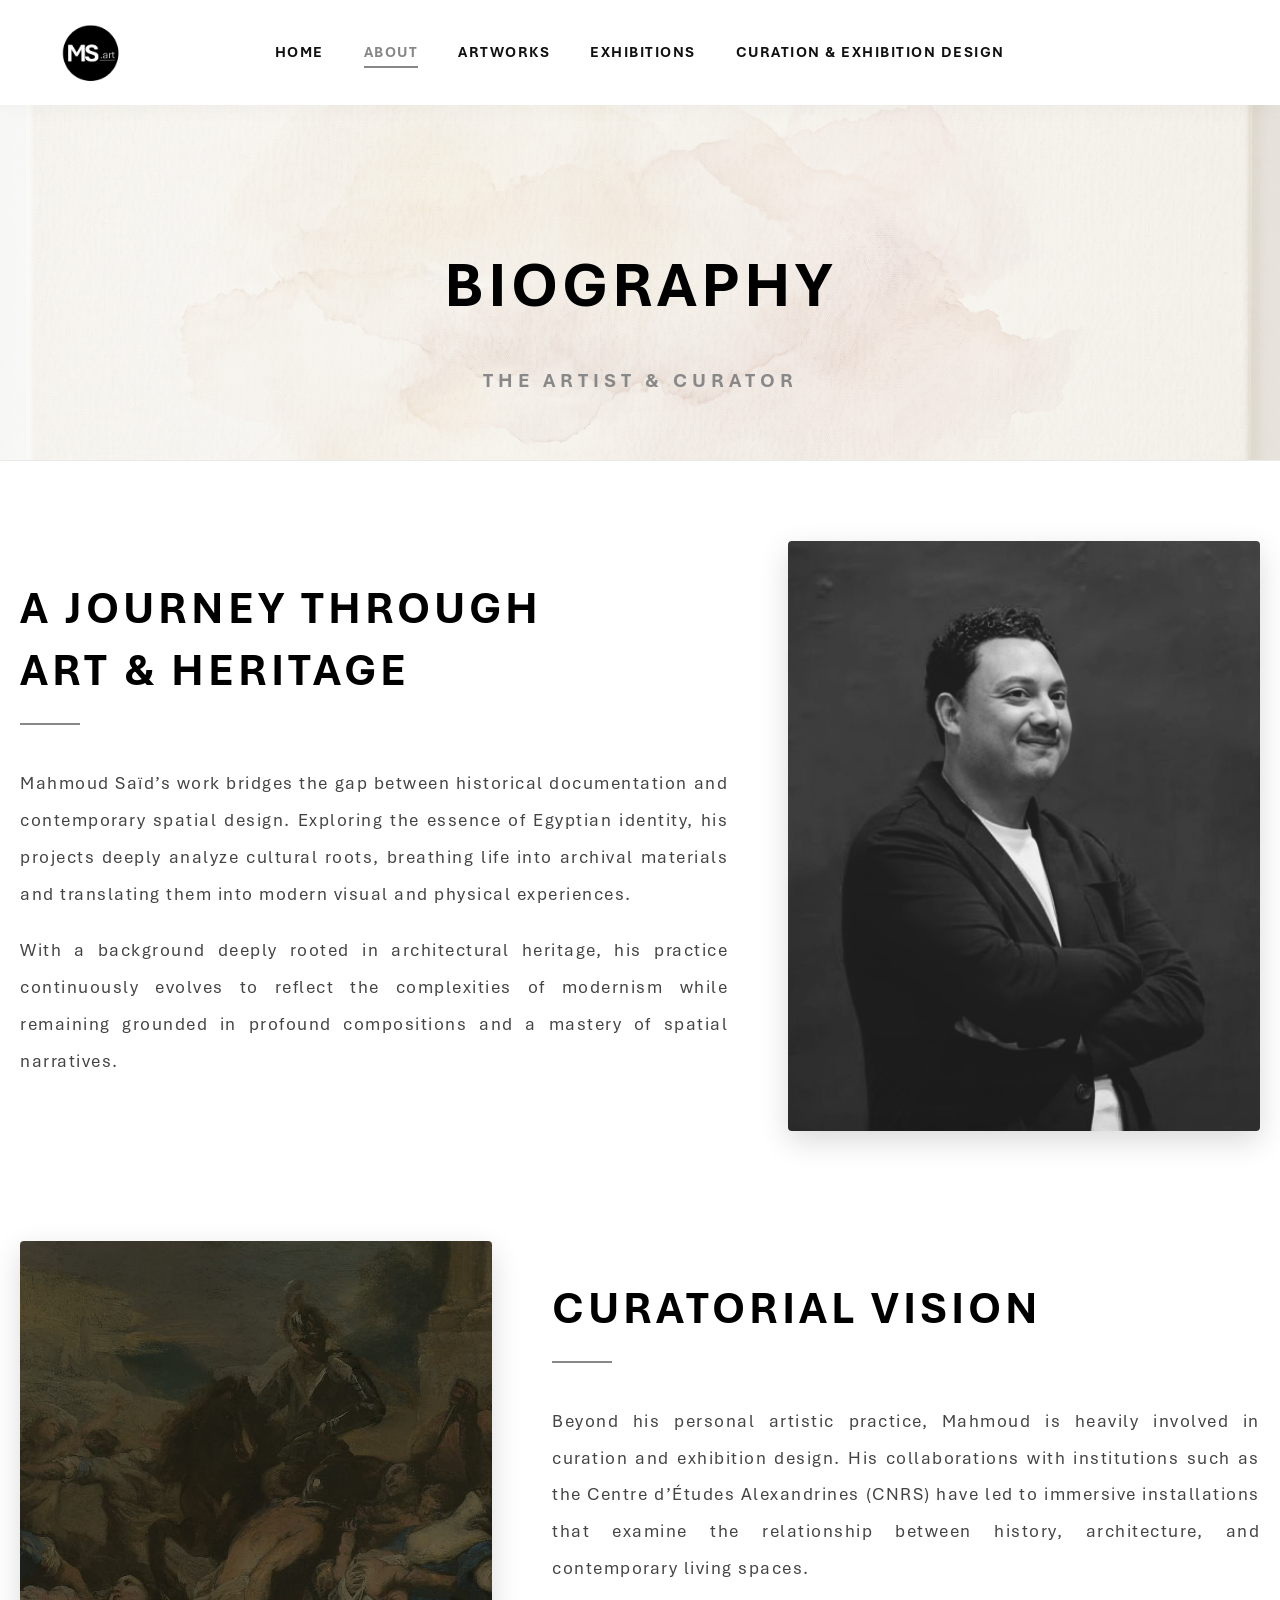
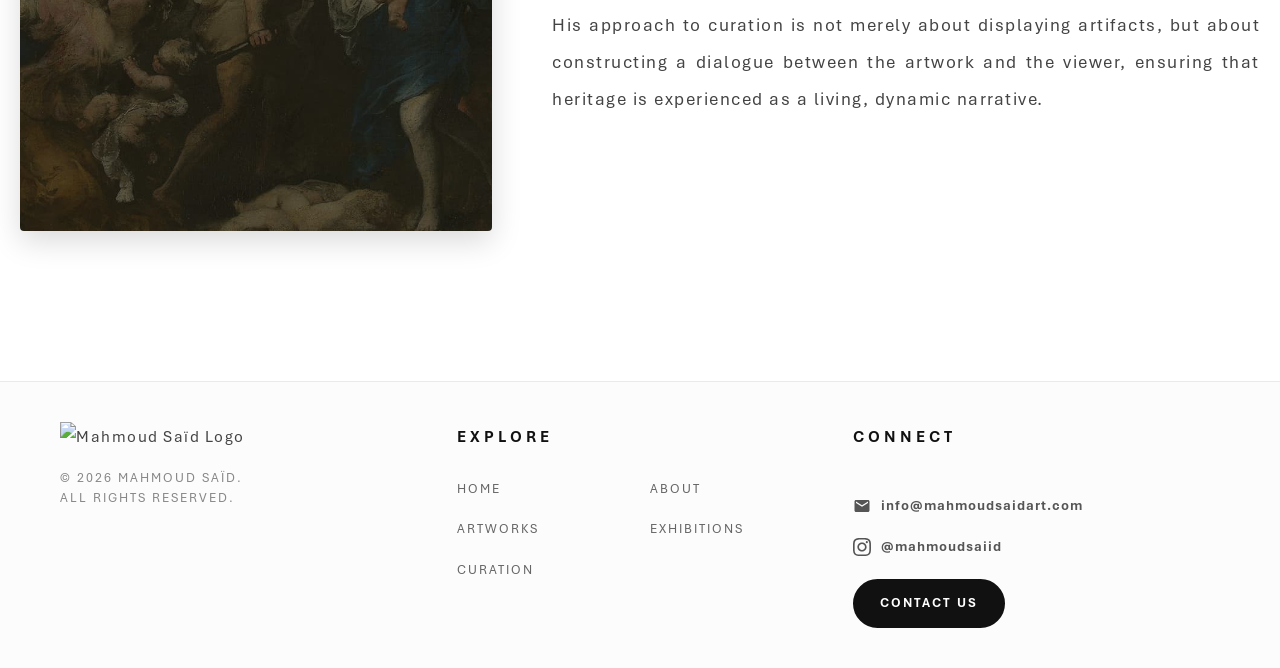
==== commit 55245b1f: "adding massive edits" ====
--- a/about.html
+++ b/about.html
@@ -38,14 +38,14 @@
         .main-header.solid-nav .menu-toggle span { background-color: #111111; }
 
         /* --- Page Header (About Page) --- */
-        .page-header { text-align: center; padding: 120px 20px 60px; background: linear-gradient(rgba(245,245,245,0.9), rgba(245,245,245,0.9)), url('assets/photo4.jpg') center/cover; border-bottom: 1px solid #eaeaea; }
+        .page-header { text-align: center; padding: 120px 20px 60px; background: linear-gradient(rgba(245,245,245,0.4), rgba(245,245,245,0.4)), url('assets/photo3.jpg') center/cover; border-bottom: 1px solid #eaeaea; }
         .page-title { font-size: 4rem; text-transform: uppercase; letter-spacing: 4px; margin: 0 0 15px 0; color: #000000; }
-        .page-subtitle { color: #b8962e; font-size: 1.25rem; letter-spacing: 5px; text-transform: uppercase; font-weight: bold; }
+        .page-subtitle { color: #888888; font-size: 1.25rem; letter-spacing: 5px; text-transform: uppercase; font-weight: bold; }
 
         /* --- General Layout --- */
         .container { max-width: 1300px; margin: 0 auto; padding: 80px 20px; }
         .section-title { color: #000000; font-size: 2.8rem; text-transform: uppercase; letter-spacing: 4px; margin-bottom: 20px; font-weight: bold; line-height: 1.4; }
-        .section-divider { width: 60px; height: 2px; background-color: #b8962e; margin-bottom: 40px; }
+        .section-divider { width: 60px; height: 2px; background-color: #888888; margin-bottom: 40px; }
 
         /* --- About Content --- */
         .about-full-content { display: flex; flex-direction: column; gap: 60px; }
@@ -69,16 +69,16 @@
         
         .links-col ul { list-style: none; padding: 0; margin: 0; display: grid; grid-template-columns: 1fr 1fr; gap: 10px 20px; }
         .links-col ul a { color: #666; text-decoration: none; text-transform: uppercase; font-size: 0.8rem; letter-spacing: 2px; transition: color 0.3s ease; }
-        .links-col ul a:hover { color: #b8962e; }
+        .links-col ul a:hover { color: #888888; }
         
         .contact-col { display: flex; flex-direction: column; gap: 20px; align-items: flex-start; }
         .social-links-vertical { display: flex; flex-direction: column; gap: 15px; }
         .social-links-vertical a { color: #555; text-decoration: none; transition: color 0.3s; display: flex; align-items: center; gap: 10px; font-size: 0.85rem; font-weight: bold; letter-spacing: 1px; }
-        .social-links-vertical a:hover { color: #b8962e; }
+        .social-links-vertical a:hover { color: #888888; }
         .social-links-vertical svg { width: 18px; height: 18px; fill: currentColor; }
         
         .btn-contact { background-color: #111; color: #fff; padding: 10px 25px; border-radius: 40px; text-decoration: none; font-size: 0.8rem; font-weight: bold; text-transform: uppercase; letter-spacing: 2px; transition: background 0.3s; border: 2px solid #111; display: inline-block; }
-        .btn-contact:hover { background-color: #b8962e; border-color: #b8962e; color: #fff; }
+        .btn-contact:hover { background-color: #888888; border-color: #888888; color: #fff; }
 
         /* --- Mobile Optimization --- */
         @media (max-width: 992px) {
@@ -135,8 +135,6 @@
                 <li><a href="artworks.html">ARTWORKS</a></li>
                 <li><a href="exhibitions.html">EXHIBITIONS</a></li>
                 <li><a href="curation.html">CURATION & EXHIBITION DESIGN</a></li>
-                <li><a href="projects.html">PROJECTS</a></li>
-                <li><a href="heritage.html">ARCHITECTURAL HERITAGE</a></li>
             </ul>
         </nav>
         <div class="header-spacer"></div>
@@ -198,7 +196,6 @@
                     <li><a href="artworks.html">Artworks</a></li>
                     <li><a href="exhibitions.html">Exhibitions</a></li>
                     <li><a href="curation.html">Curation</a></li>
-                    <li><a href="projects.html">Projects</a></li>
                 </ul>
             </div>
 
